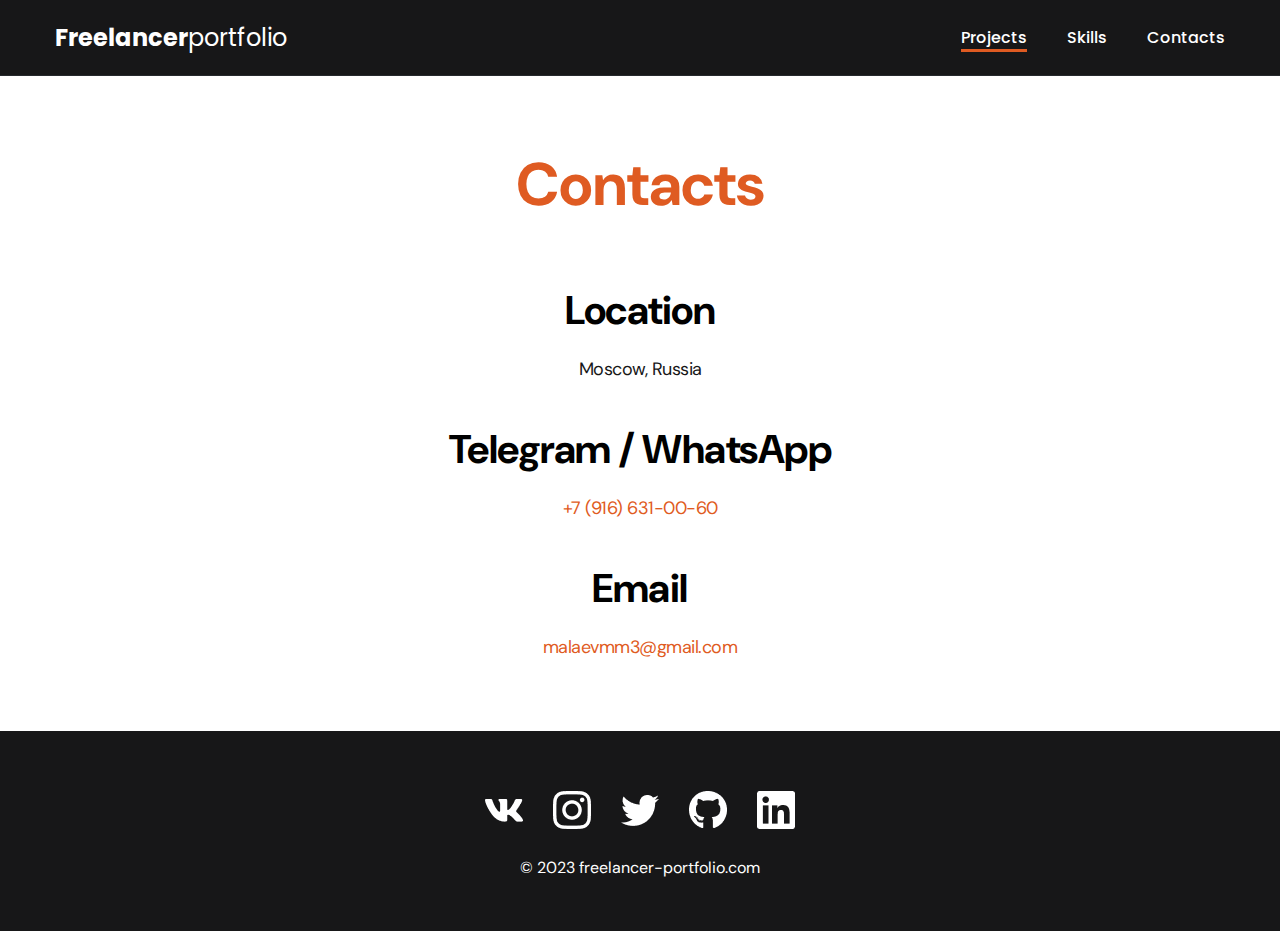
==== contacts.html @ 5a417887 "skills&contacts" ====
<!DOCTYPE html>
<html lang="en">
<head>
    <meta charset="UTF-8">
    <meta http-equiv="X-UA-Compatible" content="IE=edge">
    <meta name="viewport" content="width=device-width, initial-scale=1.0">
    <title>Portfolio</title>
    <link rel="stylesheet" href="./css/main.css">
</head>
<body>

    <nav class="nav">
        <div class="conteiner">
            <div class="navRow">
                <a href="./index.html" class="logo">
                    <strong>Freelancer</strong>portfolio</a>
                    <ul class = "navList">
                        <li class="navList__item"><a class="navList__link navList__link--active"  href="./index.html" >Projects</a></li>
                        <li class="navList__item"><a class="navList__link "  href="./skills.html" >Skills</a></li>
                        <li class="navList__item"><a class="navList__link "  href="./contacts.html" >Contacts</a></li>
                    </ul>    
                </div>
            </div>
        </div>
    </nav>

  

    <section class="section">
        <div class="conteiner">
            <div class="contactsPage">  
                <h1 class="section__title">Contacts</h1>
                
                <ul class="contacts">

                    <li class="contacts__item">
                        Location
                       <p class="contacts__item__details">Moscow, Russia</p>
                    </li>

                    <li class="contacts__item">
                        Telegram / WhatsApp
                            <p class="contacts__item__details">
                            <a href="tel:+79166310060">+7 (916) 631-00-60</a></p>
                    </li>

                    <li class="contacts__item">
                        Email
                        <p class="contacts__item__details">
                            <a href="mailto:malaevmm3@gmail.com">malaevmm3@gmail.com</a>
                        </p>
                    </li>
    
                </ul>   

            </div>  
        </div>
    </section>

    <footer class="footer">
        <div class="conteiner">
            <ul class = "footer__icons">
                <li class="footer__icon">
                    <a href="https://vk.com/chackpack">
                        <img src="./img/footerIcons/vk.png" alt="vk">
                    </a>
                </li>
                <li class="footer__icon">
                    <a href="#!">
                        <img src="./img/footerIcons/inst.png" alt="inst">
                    </a>
                </li>
                <li class="footer__icon">
                    <a href="#!">
                        <img src="./img/footerIcons/twitter.png" alt="twitter">
                    </a>
                </li>
                <li class="footer__icon">
                    <a href="https://github.com/Muha-mm">
                        <img src="./img/footerIcons/github.png" alt="github">
                    </a>
                </li>
                <li class="footer__icon">
                    <a href="#!">
                        <img src="./img/footerIcons/linkedin.png" alt="linkedin">
                    </a>
                </li>
            </ul>

            <p class="footer__description">© 2023 freelancer-portfolio.com</p>
        </div>
    </footer>

</body>
</html>
---- css/main.css ----
@import url('reset.css');
@import url('https://fonts.googleapis.com/css2?family=DM+Sans:wght@400;500;700&family=Montserrat:wght@300&family=Poppins:wght@400;500;700&display=swap');

:root {
    --black: #171718;
    --blackBorder: #26292D;
    --white: #fff;

    --purple: #5e3beb;
    --orange: #df5b22;
    --pureBlack: #000;
    
    --pureBlack: var(--pureBlack)
    --textColor: var(--black);
    --darkBg:var(--black);
    --darkBorder: var(--darkBorder);
    --headerText: var(--white);
    --accent: var(--orange)
}

/* 
font-family: 'DM Sans', sans-serif;
font-family: 'Poppins', sans-serif;
*/

html, body{
    height: 100%;
    font-family: 'DM Sans', sans-serif;
    letter-spacing: -0,5px;
    color: var(--textColor);
    display: flex;
    flex-direction: column;
}

/* nav */

.conteiner{
    margin: 0 auto;
    padding: 0 15px;
    max-width: 1200px;
}

.nav{
    background-color: var(--darkBg);
    color: var(--headerText);
    padding: 20px 0;
    border-bottom: var(--blackBorder) 1px solid;
    letter-spacing: normal;
}

.navRow{
    display: flex;
    justify-content: space-between;
    align-items: center;
    column-gap: 30px;
    row-gap: 20px;
    flex-wrap: wrap;
}

.logo{
    font-family: 'Poppins', sans-serif;
    color: var(--headerText);       
    font-size: 24px;
}

.logo strong {
    font-weight: 700;
}

.navList{
    font-family: 'Poppins', sans-serif;
    display: flex;
    column-gap: 40px;
    align-items: center;
    font-size: 16px;
    font-weight: 500;
}

.navList__link{
    color: var(--headerText);
    transition: opacity 0.3s ease-in;
}

.navList__link:hover{
    opacity: 0.7;

}

.navList__link--active{
    position: relative;
}

.navList__link--active::before{
    content: '';
    position: absolute;
    display: block;
    width: 100%;
    top: 100%;
    left: 0;
    background-color: var(--accent);
    height: 3px;
}


/* header */

.header{
    display: flex;
    align-items: center;
    justify-content: center;
    text-align: center;
    color: var(--headerText);
    min-height: 695px;

    background-color: var(--darkBg);
    background-image: url(/img/headerBg.png);
    background-repeat: no-repeat;
    background-size: auto;
    background-position: center center;
}

.header__wrapper{
    padding: 0 15px;
    max-width: 900px;
}

.header__title{
    color: var(--headerText);
    font-size: 40px;
    font-weight: 700;
    line-height: 1.4;
    margin-bottom: 20px;

}

.header__title strong{
    font-size: 60px;
    font-weight: 700;
}

.header__titleAccent{
    color: var(--accent);
}

.header__subtitle{
    margin-bottom: 40px;
    line-height: 1.333;
    font-size: 18px;
}

.header__btn{
    display: inline-block;
    background-color: var(--accent);
    padding: 12px 28px;
    height: 48px;
    font-size: 16px;
    font-weight: 500;
    letter-spacing: 0.15px;
    border-radius: 5px;
    color: var(--headerText);
    transition: opacity 0.3s ease-in;
}

.header__btn:hover{
    opacity: 0.8;
}

.header__btn:active{
    position: relative; 
    top: 1px;
}

/* projects */

.section{
    padding: 70px 0;
}

.section__title{
    margin-bottom: 60px;
    text-align: center;
    font-size: 60px;
    line-height: 1.3;
    color: var(--accent);
    font-weight: 700;
}
.section__list{
    display: flex;
    column-gap: 30px;
    row-gap: 30px;
    flex-wrap: wrap;
}

.section__list__item{
    background-color: var(--white);
    max-width: 370px;
    max-height: 350px;
    box-shadow: 0px 5px 35px rgba(0, 0, 0, 0.25);
    border-radius: 10px;
}

.section__list__item__img{
    border-radius: 10px;
}

.section__list__item__title{
    color: var(--black);
    padding: 15px 20px 25px;
    font-size: 24px;
    font-weight: 700;
    line-height: 1.3;
}

/* project details */

.projectDetails{
    max-width: 865px;
    margin: 0 auto;

    display: flex;
    flex-direction: column;
    align-items: center;
    text-align: center;
    padding-bottom: 20px;
}

.projectDetails__img{
    max-width: 100%;
    margin-bottom: 40px;
    box-shadow: 0px 5px 35px rgba(0, 0, 0, 0.25);
    border-radius: 10px;
}

.projectDetails__description{
    font-weight: 700;
    font-size: 24px;
    line-height: 1.3;
}

.projectDetails__githubRepoLinkBtn{
    display: flex;
    column-gap: 10px;
    align-items: center;
    
    width: 169px;
    height: 48px;
    padding: 12px 20px;

    border: 1px solid #000;
    color: var(--pureBlack);

    transition: opacity 0.3s ease-in;

    font-weight: 500;
    font-size: 16px;
    line-height: 24px;
    letter-spacing: 0.15;
    margin-top: 42px;
    border-radius: 5px;
}

.projectDetails__githubRepoLinkBtn:active{
    position: relative; 
    top: 1px;
}

.projectDetails__githubRepoLinkBtn:hover{
    color: var(--accent);
}


.contacts, .skills{
    padding-bottom: -20px;
    /* color: var(--black); */
    /* height: 495px; */
    max-width: 570px;
    margin: 0 auto;
    display: flex;
    flex-direction: column;
    align-items: center;
    text-align: center;
    row-gap: 40px;
    /* margin-bottom: 250px; */
}

.contacts__item, .skills__item{
    letter-spacing: -0.5px;
    font-weight: 700;
    font-size: 40px;
    line-height: 1.3;
}

.contacts__item__details, .skills__item__details{
    margin-top: 20px;
    font-weight: 400;
    font-size: 18px;
    line-height: 1.50;
    color: var(--black);

}

.contacts__item__details a{
    color: var(--accent);
}
/* footer */

.footer{
    margin-top: auto;
    min-height: 200px;
    background-color: var(--darkBg);
}

.footer__icons{
    display: flex;
    justify-content: center;
    align-items: center;
    padding-top: 60px;
    column-gap: 30px;

}

.footer__description{
    text-align: center;
    padding-top: 27px;
    font-size: 16px;
    color: var(--white);
    line-height: 1.5;
    /* font-weight: 400; */
}
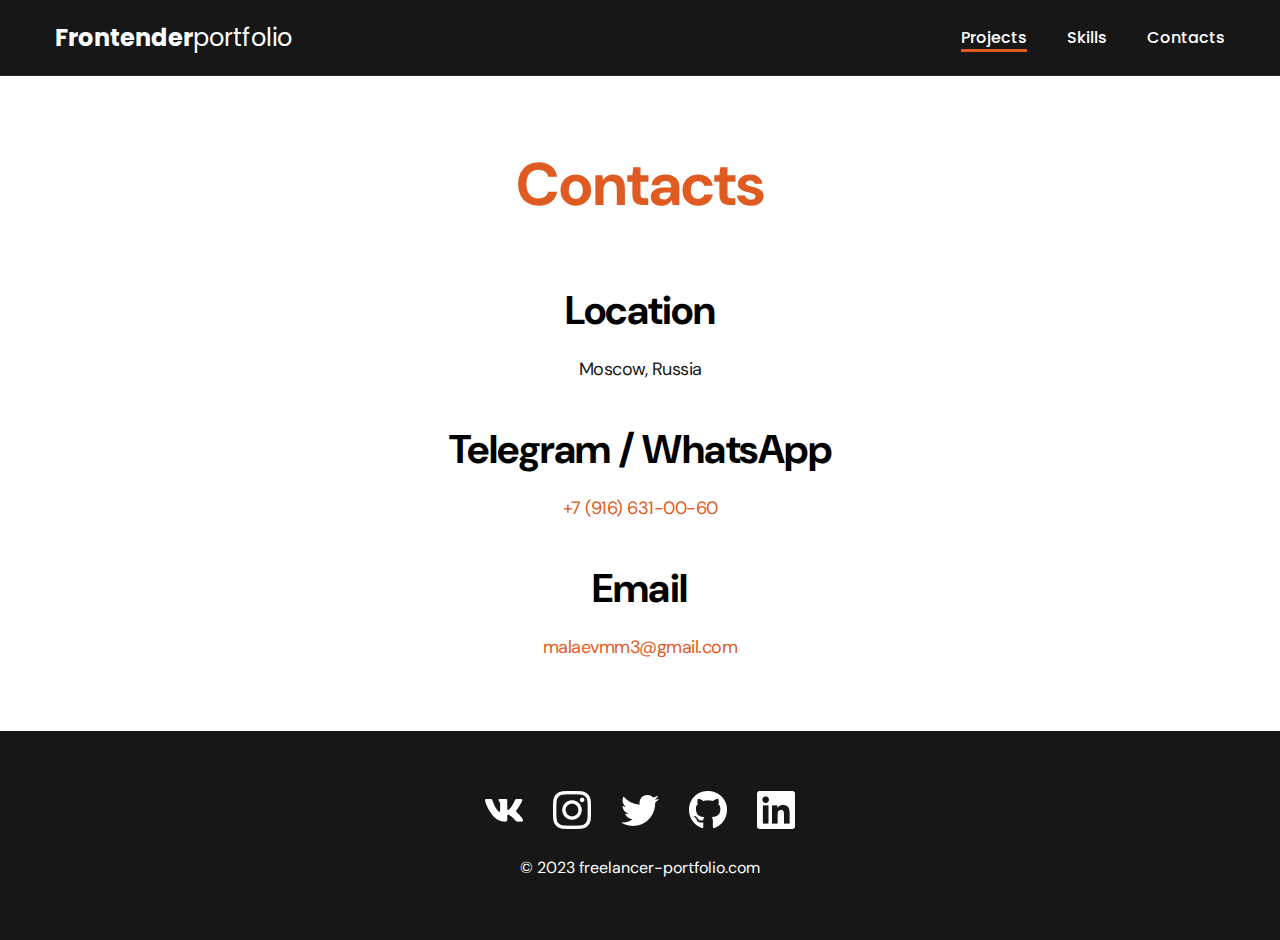
==== commit c2e41e5c: "adaptability" ====
--- a/contacts.html
+++ b/contacts.html
@@ -13,7 +13,7 @@
         <div class="conteiner">
             <div class="navRow">
                 <a href="./index.html" class="logo">
-                    <strong>Freelancer</strong>portfolio</a>
+                    <strong>Frontender</strong>portfolio</a>
                     <ul class = "navList">
                         <li class="navList__item"><a class="navList__link navList__link--active"  href="./index.html" >Projects</a></li>
                         <li class="navList__item"><a class="navList__link "  href="./skills.html" >Skills</a></li>
--- a/css/main.css
+++ b/css/main.css
@@ -25,6 +25,7 @@
 
 html, body{
     height: 100%;
+    /* width: 100%; */
     font-family: 'DM Sans', sans-serif;
     letter-spacing: -0,5px;
     color: var(--textColor);
@@ -105,6 +106,8 @@
 /* header */
 
 .header{
+    padding: 40px 0;
+    /* max-width: 100%; */
     display: flex;
     align-items: center;
     justify-content: center;
@@ -189,6 +192,7 @@
     column-gap: 30px;
     row-gap: 30px;
     flex-wrap: wrap;
+    justify-content: center;
 }
 
 .section__list__item{
@@ -271,8 +275,6 @@
 
 .contacts, .skills{
     padding-bottom: -20px;
-    /* color: var(--black); */
-    /* height: 495px; */
     max-width: 570px;
     margin: 0 auto;
     display: flex;
@@ -280,7 +282,6 @@
     align-items: center;
     text-align: center;
     row-gap: 40px;
-    /* margin-bottom: 250px; */
 }
 
 .contacts__item, .skills__item{
@@ -305,8 +306,8 @@
 /* footer */
 
 .footer{
+    padding: 60px 0;
     margin-top: auto;
-    min-height: 200px;
     background-color: var(--darkBg);
 }
 
@@ -314,9 +315,8 @@
     display: flex;
     justify-content: center;
     align-items: center;
-    padding-top: 60px;
+    /* padding-top: 60px; */
     column-gap: 30px;
-
 }
 
 .footer__description{
@@ -325,5 +325,78 @@
     font-size: 16px;
     color: var(--white);
     line-height: 1.5;
-    /* font-weight: 400; */
-}
+}
+
+@media (max-width: 620px)
+
+{
+    /* header */
+    .header{
+        min-height: 470px;
+    }
+
+    .header__title { 
+        font-size: 30px
+    }
+
+    .header__title strong{
+        font-size: 40px;
+    }
+
+    /* projects */
+
+    .section{
+        padding: 40px 0;
+    }
+    .section__title{
+        margin-bottom: 30px;
+        font-size: 40px;
+    }
+
+    .section__list__item__title{
+        font-size: 22px;
+    }
+
+    /* projectPage */
+
+    .projectDetails__description{
+        font-size: 20px;
+    }
+
+    .projectDetails__githubRepoLinkBtn{
+        margin-top: 25px;
+    }
+
+    /* contacts&skills */
+    .contacts, .skills{
+        row-gap: 20px;
+    }
+
+    .contacts__item, .skills__item{
+        font-size: 27px;
+    }
+
+    .contacts__item__details, .skills__item__details{
+        font-size: 16px;
+        margin-top: 8px;
+    }
+
+    /* footer */
+
+    .footer{
+        padding: 30px 0;
+    }
+
+    .footer__icons{
+        column-gap: 23px;
+
+    }
+    .footer__icon{
+        width: 30px;
+    }
+
+    .footer__description{
+        padding-top: 20px;
+    }
+
+}
